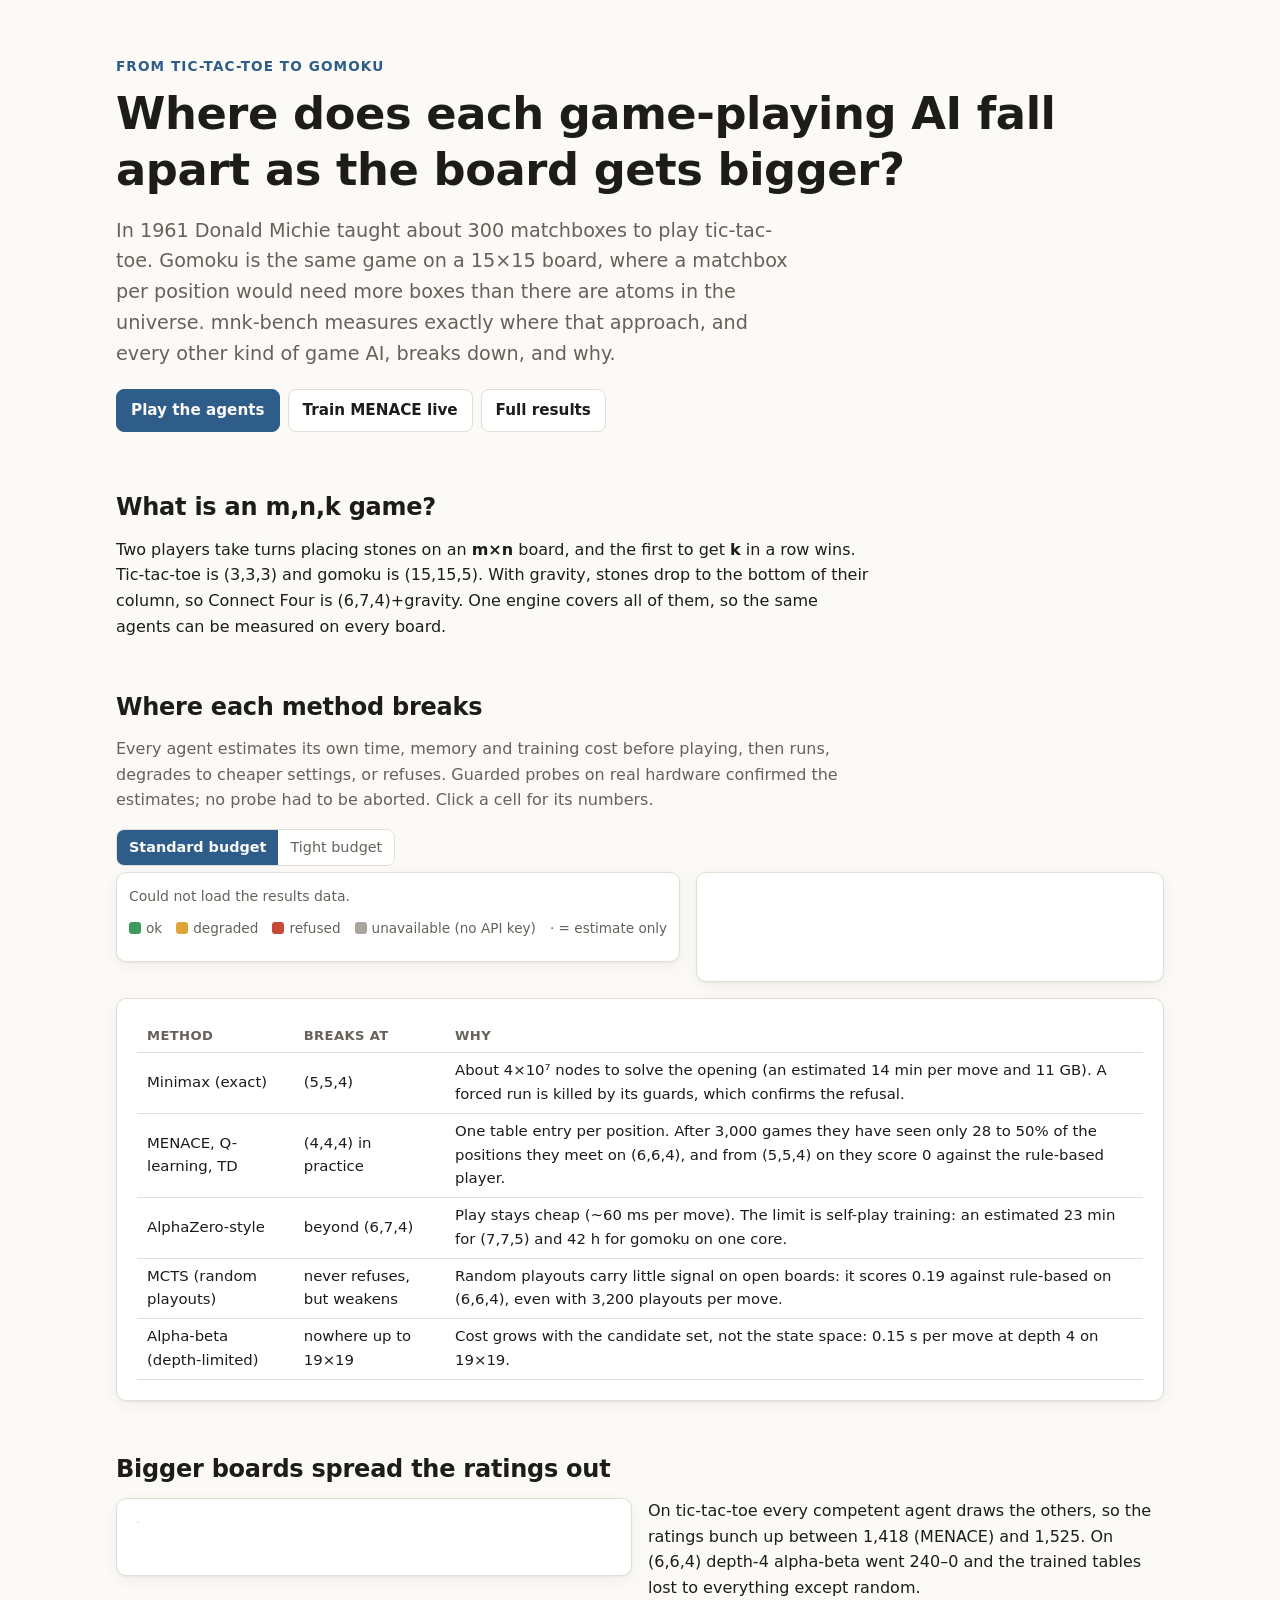
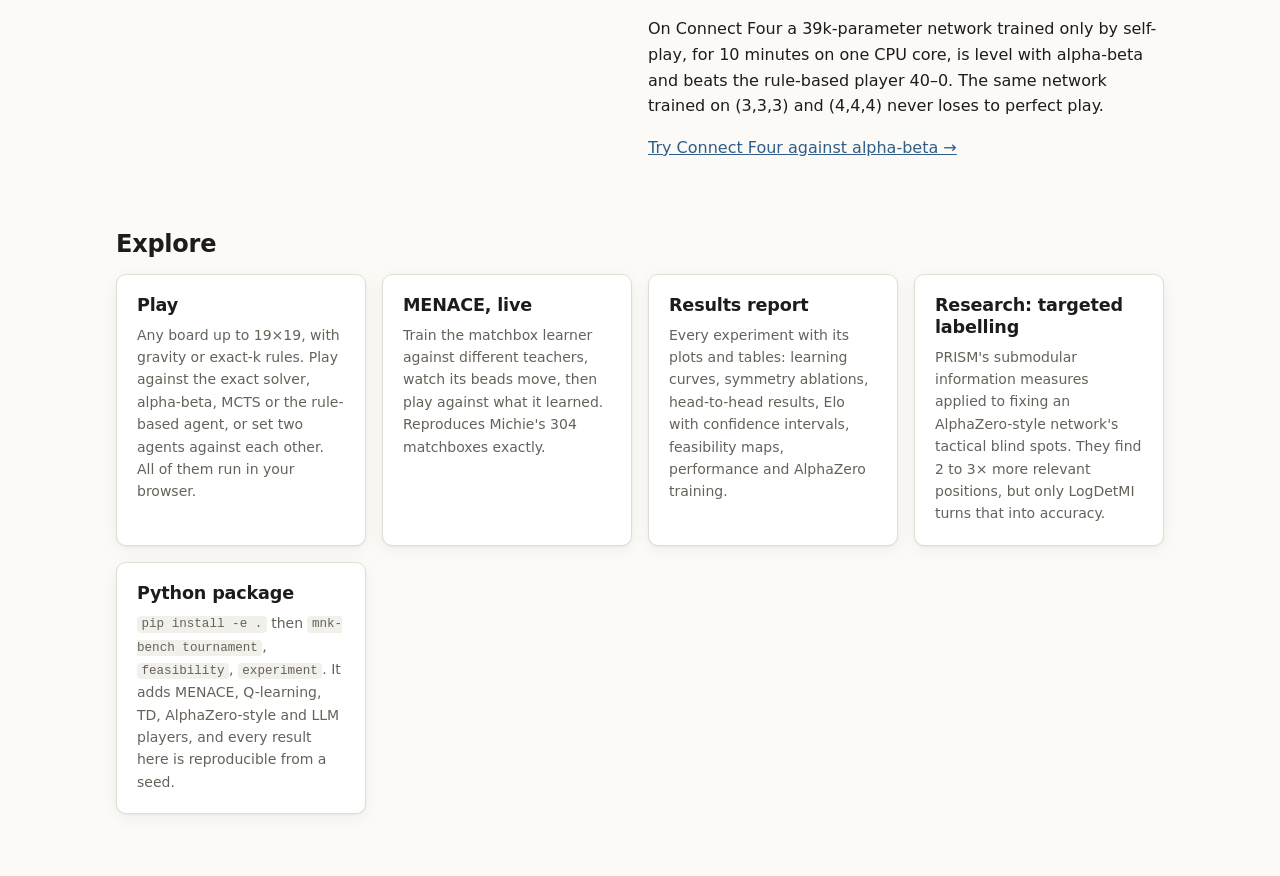
==== site/index.html @ 3ca5b6ba "Add the mnk-bench website, deployed to GitHub Pages A static site under site/ with JavaScript ports " ====
<!doctype html>
<html lang="en">
<head>
<meta charset="utf-8">
<meta name="viewport" content="width=device-width, initial-scale=1">
<title>mnk-bench: where game AIs fall apart</title>
<meta name="description" content="A benchmark of game-playing AI on m,n,k games, from tic-tac-toe to gomoku: where exact search, tabular learning, MCTS, alpha-beta and AlphaZero each break as the board grows. Play every agent in your browser.">
<link rel="icon" href="assets/favicon.svg" type="image/svg+xml">
<link rel="stylesheet" href="assets/style.css">
</head>
<body>
<!-- HEADER -->
<main>
  <div class="wrap">
    <section class="hero">
      <div class="kicker">From tic-tac-toe to gomoku</div>
      <h1>Where does each game-playing AI fall apart as the board gets bigger?</h1>
      <p class="lede">In 1961 Donald Michie taught about 300 matchboxes to play tic-tac-toe. Gomoku is the same game on a 15×15 board, where a matchbox per position would need more boxes than there are atoms in the universe. mnk-bench measures exactly where that approach, and every other kind of game AI, breaks down, and why.</p>
      <div class="row">
        <a class="btn primary" href="play.html">Play the agents</a>
        <a class="btn" href="menace.html">Train MENACE live</a>
        <a class="btn" href="results/index.html">Full results</a>
      </div>
    </section>

    <h2>What is an m,n,k game?</h2>
    <p style="max-width:760px">Two players take turns placing stones on an <b>m×n</b> board, and the first to get <b>k</b> in a row wins. Tic-tac-toe is (3,3,3) and gomoku is (15,15,5). With gravity, stones drop to the bottom of their column, so Connect Four is (6,7,4)+gravity. One engine covers all of them, so the same agents can be measured on every board.</p>

    <h2>Where each method breaks</h2>
    <p class="muted" style="max-width:760px">Every agent estimates its own time, memory and training cost before playing, then runs, degrades to cheaper settings, or refuses. Guarded probes on real hardware confirmed the estimates; no probe had to be aborted. Click a cell for its numbers.</p>
    <div class="row" style="justify-content:space-between;margin-bottom:6px">
      <div class="seg" id="map-toggle" role="group" aria-label="Budget">
        <button type="button" data-map="standard" aria-pressed="true">Standard budget</button>
        <button type="button" data-map="tight" aria-pressed="false">Tight budget</button>
      </div>
      <span class="small muted" id="budget"></span>
    </div>
    <div class="map-layout">
      <div class="card scroll-x" style="padding:12px"><div id="fmap" class="small muted">Loading…</div>
        <div class="legend">
          <span><i class="s-ok"></i>ok</span><span><i class="s-degraded"></i>degraded</span><span><i class="s-refused"></i>refused</span>
          <span><i class="s-unavailable"></i>unavailable (no API key)</span><span>· = estimate only</span>
        </div>
      </div>
      <div class="card detail" id="fdetail" aria-live="polite"></div>
    </div>

    <div class="card scroll-x" style="margin-top:16px">
      <table class="data">
        <thead><tr><th>method</th><th>breaks at</th><th>why</th></tr></thead>
        <tbody>
          <tr><td>Minimax (exact)</td><td>(5,5,4)</td><td>About 4×10⁷ nodes to solve the opening (an estimated 14 min per move and 11 GB). A forced run is killed by its guards, which confirms the refusal.</td></tr>
          <tr><td>MENACE, Q-learning, TD</td><td>(4,4,4) in practice</td><td>One table entry per position. After 3,000 games they have seen only 28 to 50% of the positions they meet on (6,6,4), and from (5,5,4) on they score 0 against the rule-based player.</td></tr>
          <tr><td>AlphaZero-style</td><td>beyond (6,7,4)</td><td>Play stays cheap (~60 ms per move). The limit is self-play training: an estimated 23 min for (7,7,5) and 42 h for gomoku on one core.</td></tr>
          <tr><td>MCTS (random playouts)</td><td>never refuses, but weakens</td><td>Random playouts carry little signal on open boards: it scores 0.19 against rule-based on (6,6,4), even with 3,200 playouts per move.</td></tr>
          <tr><td>Alpha-beta (depth-limited)</td><td>nowhere up to 19×19</td><td>Cost grows with the candidate set, not the state space: 0.15 s per move at depth 4 on 19×19.</td></tr>
        </tbody>
      </table>
    </div>

    <h2>Bigger boards spread the ratings out</h2>
    <div class="grid cols-2" style="align-items:start">
      <div class="card">
        <div class="seg" id="elo-tabs" role="group" aria-label="Board" style="margin-bottom:14px;flex-wrap:wrap"></div>
        <div class="bars" id="elo"></div>
        <p class="small muted" id="elo-note" style="margin:10px 0 0"></p>
      </div>
      <div>
        <p>On tic-tac-toe every competent agent draws the others, so the ratings bunch up between 1,418 (MENACE) and 1,525. On (6,6,4) depth-4 alpha-beta went 240–0 and the trained tables lost to everything except random.</p>
        <p>On Connect Four a 39k-parameter network trained only by self-play, for 10 minutes on one CPU core, is level with alpha-beta and beats the rule-based player 40–0. The same network trained on (3,3,3) and (4,4,4) never loses to perfect play.</p>
        <p><a href="play.html#b=6,7,4+gravity&x=human&o=alphabeta:4">Try Connect Four against alpha-beta →</a></p>
      </div>
    </div>

    <h2>Explore</h2>
    <div class="grid cols-3">
      <a class="card" href="play.html" style="text-decoration:none;color:inherit">
        <h3 style="margin-top:0">Play</h3>
        <p class="small muted" style="margin:0">Any board up to 19×19, with gravity or exact-k rules. Play against the exact solver, alpha-beta, MCTS or the rule-based agent, or set two agents against each other. All of them run in your browser.</p>
      </a>
      <a class="card" href="menace.html" style="text-decoration:none;color:inherit">
        <h3 style="margin-top:0">MENACE, live</h3>
        <p class="small muted" style="margin:0">Train the matchbox learner against different teachers, watch its beads move, then play against what it learned. Reproduces Michie's 304 matchboxes exactly.</p>
      </a>
      <a class="card" href="results/index.html" style="text-decoration:none;color:inherit">
        <h3 style="margin-top:0">Results report</h3>
        <p class="small muted" style="margin:0">Every experiment with its plots and tables: learning curves, symmetry ablations, head-to-head results, Elo with confidence intervals, feasibility maps, performance and AlphaZero training.</p>
      </a>
      <a class="card" href="research/targeted-selection.html" style="text-decoration:none;color:inherit">
        <h3 style="margin-top:0">Research: targeted labelling</h3>
        <p class="small muted" style="margin:0">PRISM's submodular information measures applied to fixing an AlphaZero-style network's tactical blind spots. They find 2 to 3× more relevant positions, but only LogDetMI turns that into accuracy.</p>
      </a>
      <a class="card" href="https://github.com/Sky1219/mnk-bench" style="text-decoration:none;color:inherit">
        <h3 style="margin-top:0">Python package</h3>
        <p class="small muted" style="margin:0"><code>pip install -e .</code> then <code>mnk-bench tournament</code>, <code>feasibility</code>, <code>experiment</code>. It adds MENACE, Q-learning, TD, AlphaZero-style and LLM players, and every result here is reproducible from a seed.</p>
      </a>
    </div>
  </div>
</main>
<!-- FOOTER -->
<script type="module" src="assets/home.js"></script>
</body>
</html>
---- site/assets/style.css ----
:root {
  --bg: #fbfaf7;
  --surface: #ffffff;
  --surface-2: #f2f0ea;
  --text: #1d1c1a;
  --muted: #66625a;
  --line: #e2ded4;
  --accent: #2f5d8a;
  --accent-soft: #e3ecf5;
  --x: #d0503c;
  --o: #2f7f9a;
  --win: #f4d35e;
  --ok: #3f9b5b;
  --degraded: #e0a33b;
  --refused: #c8483a;
  --aborted: #8e44ad;
  --unavailable: #a9a59c;
  --shadow: 0 1px 2px rgba(0, 0, 0, .05), 0 4px 16px rgba(0, 0, 0, .05);
  --radius: 10px;
  --mono: ui-monospace, SFMono-Regular, Menlo, Consolas, monospace;
  color-scheme: light;
}
@media (prefers-color-scheme: dark) {
  :root {
    --bg: #141412;
    --surface: #1d1c1a;
    --surface-2: #262522;
    --text: #ecebe6;
    --muted: #a19d93;
    --line: #34322e;
    --accent: #8fb6dc;
    --accent-soft: #22303d;
    --x: #f07a63;
    --o: #6cc0d9;
    --win: #8a7420;
    --shadow: 0 1px 2px rgba(0, 0, 0, .3), 0 4px 16px rgba(0, 0, 0, .25);
    color-scheme: dark;
  }
}

* { box-sizing: border-box; }
html { -webkit-text-size-adjust: 100%; }
body {
  margin: 0;
  background: var(--bg);
  color: var(--text);
  font: 16px/1.6 system-ui, -apple-system, "Segoe UI", Roboto, sans-serif;
}
a { color: var(--accent); }
img { max-width: 100%; height: auto; }
code { font-family: var(--mono); font-size: .9em; background: var(--surface-2); padding: .1em .35em; border-radius: 4px; }
h1, h2, h3 { line-height: 1.25; letter-spacing: -.01em; }
h1 { font-size: clamp(1.9rem, 5vw, 2.8rem); margin: 0 0 .4em; }
h2 { font-size: 1.5rem; margin: 2.2em 0 .6em; }
h3 { font-size: 1.1rem; margin: 1.4em 0 .4em; }
p { margin: 0 0 1em; }
.muted { color: var(--muted); }
.small { font-size: .875rem; }

/* ---- layout ---- */
.wrap { max-width: 1080px; margin: 0 auto; padding: 0 16px; }
.narrow { max-width: 760px; }
header.site {
  position: sticky; top: 0; z-index: 10;
  background: color-mix(in srgb, var(--bg) 88%, transparent);
  backdrop-filter: blur(8px);
  border-bottom: 1px solid var(--line);
}
header.site .wrap { display: flex; align-items: center; gap: 20px; height: 56px; }
.brand { font-weight: 700; color: var(--text); text-decoration: none; display: flex; align-items: center; gap: 8px; white-space: nowrap; }
.brand .logo { display: inline-grid; grid-template-columns: repeat(3, 6px); gap: 2px; }
.brand .logo i { width: 6px; height: 6px; border-radius: 50%; background: var(--line); }
.brand .logo i.x { background: var(--x); }
.brand .logo i.o { background: var(--o); }
nav.main { display: flex; gap: 4px; overflow-x: auto; scrollbar-width: none; margin-left: auto; }
nav.main a {
  color: var(--muted); text-decoration: none; padding: 6px 10px; border-radius: 6px; white-space: nowrap; font-size: .95rem;
}
nav.main a:hover { color: var(--text); background: var(--surface-2); }
nav.main a[aria-current="page"] { color: var(--text); background: var(--surface-2); font-weight: 600; }
@media (max-width: 560px) {
  header.site .wrap { gap: 10px; }
  .brand span.name { display: none; }
  nav.main a { padding: 6px 7px; font-size: .9rem; }
}
main { padding: 32px 0 64px; }
footer.site { border-top: 1px solid var(--line); padding: 24px 0 40px; color: var(--muted); font-size: .9rem; }

/* ---- components ---- */
.card { background: var(--surface); border: 1px solid var(--line); border-radius: var(--radius); box-shadow: var(--shadow); padding: 20px; }
.grid { display: grid; gap: 16px; }
.grid.cols-3 { grid-template-columns: repeat(auto-fit, minmax(240px, 1fr)); }
.grid.cols-2 { grid-template-columns: repeat(auto-fit, minmax(300px, 1fr)); }
.btn {
  display: inline-flex; align-items: center; justify-content: center; gap: 6px;
  font: inherit; font-size: .95rem; font-weight: 600;
  padding: 8px 14px; border-radius: 8px; border: 1px solid var(--line);
  background: var(--surface); color: var(--text); cursor: pointer; text-decoration: none;
}
.btn:hover { background: var(--surface-2); }
.btn.primary { background: var(--accent); border-color: var(--accent); color: var(--bg); }
.btn.primary:hover { filter: brightness(1.08); }
.btn:disabled { opacity: .5; cursor: not-allowed; }
.row { display: flex; flex-wrap: wrap; gap: 8px; align-items: center; }
label.field { display: flex; flex-direction: column; gap: 4px; font-size: .85rem; color: var(--muted); font-weight: 600; }
select, input[type="number"], input[type="range"] { font: inherit; color: var(--text); }
select, input[type="number"] {
  background: var(--surface); border: 1px solid var(--line); border-radius: 6px; padding: 6px 8px; min-width: 0;
}
input[type="number"] { width: 4.5em; }
.pill { display: inline-block; padding: 1px 8px; border-radius: 999px; font-size: .8rem; font-weight: 600; background: var(--surface-2); color: var(--muted); }
.stat { font-size: 1.8rem; font-weight: 700; line-height: 1.1; font-variant-numeric: tabular-nums; }
.stat-label { font-size: .8rem; color: var(--muted); text-transform: uppercase; letter-spacing: .04em; }
.note { border-left: 3px solid var(--accent); background: var(--accent-soft); padding: 10px 14px; border-radius: 0 8px 8px 0; margin: 0 0 1em; font-size: .95rem; }
.note.warn { border-color: var(--degraded); background: color-mix(in srgb, var(--degraded) 14%, var(--surface)); }
.note.bad { border-color: var(--refused); background: color-mix(in srgb, var(--refused) 12%, var(--surface)); }

table.data { border-collapse: collapse; width: 100%; font-size: .93rem; font-variant-numeric: tabular-nums; }
table.data th, table.data td { padding: 6px 10px; border-bottom: 1px solid var(--line); text-align: left; }
table.data th { color: var(--muted); font-weight: 600; font-size: .82rem; text-transform: uppercase; letter-spacing: .03em; }
table.data td.num, table.data th.num { text-align: right; }
.scroll-x { overflow-x: auto; -webkit-overflow-scrolling: touch; }

/* ---- hero ---- */
.hero { padding: 24px 0 8px; }
.hero p.lede { font-size: 1.2rem; color: var(--muted); max-width: 680px; }
.hero .row { margin-top: 20px; }
.kicker { font-size: .85rem; font-weight: 700; color: var(--accent); text-transform: uppercase; letter-spacing: .08em; margin-bottom: 8px; }

/* ---- board ---- */
.board {
  --cells: 3;
  display: grid;
  grid-template-columns: repeat(var(--cells), 1fr);
  gap: 3px;
  background: var(--line);
  padding: 3px;
  border-radius: 10px;
  width: min(100%, var(--board-max, 520px));
  aspect-ratio: var(--aspect, 1);
  user-select: none;
  touch-action: manipulation;
}
.board.gravity { background: color-mix(in srgb, var(--accent) 35%, var(--line)); }
.cell {
  position: relative; background: var(--surface); border: 0; padding: 0; margin: 0;
  border-radius: 4px; cursor: default; display: grid; place-items: center;
  font: inherit; color: inherit; min-width: 0; min-height: 0;
}
.board.small-gap { gap: 1px; padding: 2px; }
.board.small-gap .cell { border-radius: 2px; }
.cell.playable { cursor: pointer; }
.cell.playable:hover::after { content: ""; position: absolute; inset: 22%; border-radius: 50%; border: 2px dashed var(--muted); opacity: .45; }
.cell .stone { width: 72%; height: 72%; border-radius: 50%; }
.cell .stone.x { background: radial-gradient(circle at 35% 35%, color-mix(in srgb, var(--x) 70%, #fff), var(--x)); }
.cell .stone.o { background: radial-gradient(circle at 35% 35%, color-mix(in srgb, var(--o) 70%, #fff), var(--o)); }
.cell.last .stone { box-shadow: 0 0 0 3px var(--bg), 0 0 0 5px var(--text); }
.cell.win { background: var(--win); }
.cell .heat { position: absolute; inset: 0; border-radius: inherit; }
.cell .beads { position: relative; font-size: .8rem; font-weight: 700; font-variant-numeric: tabular-nums; }
.cell .coord { position: absolute; left: 3px; top: 1px; font-size: 9px; color: var(--muted); opacity: .6; }
.board.drop .cell .stone { animation: drop .18s ease-out; }
@keyframes drop { from { transform: scale(.4); opacity: .2; } to { transform: scale(1); opacity: 1; } }
@media (prefers-reduced-motion: reduce) { .board.drop .cell .stone { animation: none; } }

/* ---- play page ---- */
.play-layout { display: grid; grid-template-columns: minmax(0, 1fr) 340px; gap: 24px; align-items: start; }
@media (max-width: 860px) { .play-layout { grid-template-columns: minmax(0, 1fr); } }
.status { font-size: 1.15rem; font-weight: 600; min-height: 1.6em; margin-bottom: 12px; display: flex; align-items: center; gap: 10px; }
.dot { width: 14px; height: 14px; border-radius: 50%; display: inline-block; flex: none; }
.dot.x { background: var(--x); }
.dot.o { background: var(--o); }
.spinner { width: 16px; height: 16px; border-radius: 50%; border: 2px solid var(--line); border-top-color: var(--accent); animation: spin .8s linear infinite; }
@keyframes spin { to { transform: rotate(360deg); } }
.panel h3 { margin-top: 0; }
.panel + .panel { margin-top: 16px; }
.panel .fields { display: grid; grid-template-columns: 1fr 1fr; gap: 10px; }
.panel .fields .full { grid-column: 1 / -1; }
.presets { display: flex; flex-wrap: wrap; gap: 6px; margin-bottom: 10px; }
.presets button { font-size: .82rem; padding: 4px 9px; }
.presets button[aria-pressed="true"] { background: var(--accent-soft); border-color: var(--accent); }
.movelog { font-family: var(--mono); font-size: .85rem; max-height: 180px; overflow-y: auto; color: var(--muted); }
.movelog span { display: inline-block; margin-right: 8px; }
.think { font-size: .85rem; color: var(--muted); min-height: 1.4em; }
.score { display: grid; grid-template-columns: repeat(3, 1fr); text-align: center; gap: 8px; }

/* ---- feasibility map ---- */
.fmap { border-collapse: separate; border-spacing: 3px; font-size: .85rem; }
.fmap th { font-weight: 600; color: var(--muted); padding: 4px 6px; white-space: nowrap; }
.fmap th.agent { text-align: right; }
.fmap thead th { writing-mode: vertical-rl; transform: rotate(180deg); text-align: left; height: 120px; vertical-align: bottom; }
.fmap td { width: 44px; min-width: 38px; height: 30px; border-radius: 5px; text-align: center; cursor: pointer; color: #fff; font-weight: 700; font-size: .75rem; }
.fmap td:focus-visible { outline: 2px solid var(--text); outline-offset: 1px; }
.fmap td.sel { outline: 2px solid var(--text); outline-offset: 1px; }
.s-ok { background: var(--ok); }
.s-degraded { background: var(--degraded); }
.s-refused { background: var(--refused); }
.s-aborted { background: var(--aborted); }
.s-unavailable { background: var(--unavailable); }
.legend { display: flex; flex-wrap: wrap; gap: 14px; font-size: .85rem; color: var(--muted); margin: 10px 0; }
.legend i { display: inline-block; width: 12px; height: 12px; border-radius: 3px; margin-right: 5px; vertical-align: -1px; }
.seg { display: inline-flex; border: 1px solid var(--line); border-radius: 8px; overflow: hidden; }
.seg button { border: 0; border-radius: 0; background: var(--surface); padding: 6px 12px; font: inherit; font-size: .9rem; cursor: pointer; color: var(--muted); }
.seg button[aria-pressed="true"] { background: var(--accent); color: var(--bg); font-weight: 600; }
.detail { min-height: 110px; }

/* ---- bars ---- */
.bars { display: grid; gap: 6px; }
.bar { display: grid; grid-template-columns: 150px 1fr 52px; gap: 10px; align-items: center; font-size: .88rem; }
.bar .track { height: 14px; background: var(--surface-2); border-radius: 4px; overflow: hidden; }
.bar .fill { height: 100%; background: var(--accent); border-radius: 4px; }
.bar .v { text-align: right; font-variant-numeric: tabular-nums; color: var(--muted); }
@media (max-width: 480px) { .bar { grid-template-columns: 110px 1fr 44px; } }

/* ---- prose (research page) ---- */
.prose { max-width: 760px; }
.prose table { border-collapse: collapse; font-size: .9rem; display: block; overflow-x: auto; margin: 0 0 1.2em; }
.prose th, .prose td { border-bottom: 1px solid var(--line); padding: 5px 10px; text-align: left; }
.prose th { color: var(--muted); }
.prose pre { background: var(--surface-2); padding: 12px; border-radius: 8px; overflow-x: auto; }
.prose pre code { background: none; padding: 0; }
.prose img { display: block; margin: 1em auto; border-radius: 8px; background: #fff; }
.prose blockquote { margin: 0 0 1em; padding: 4px 16px; border-left: 3px solid var(--line); color: var(--muted); }

canvas.chart { width: 100%; height: 260px; display: block; }

[hidden] { display: none !important; }
.bar .track, .bar .fill { display: block; }
.map-layout { display: flex; flex-wrap: wrap; gap: 16px; align-items: flex-start; }
.map-layout > .card:first-child { flex: 0 1 auto; max-width: 100%; }
.map-layout > .detail { flex: 1 1 280px; }
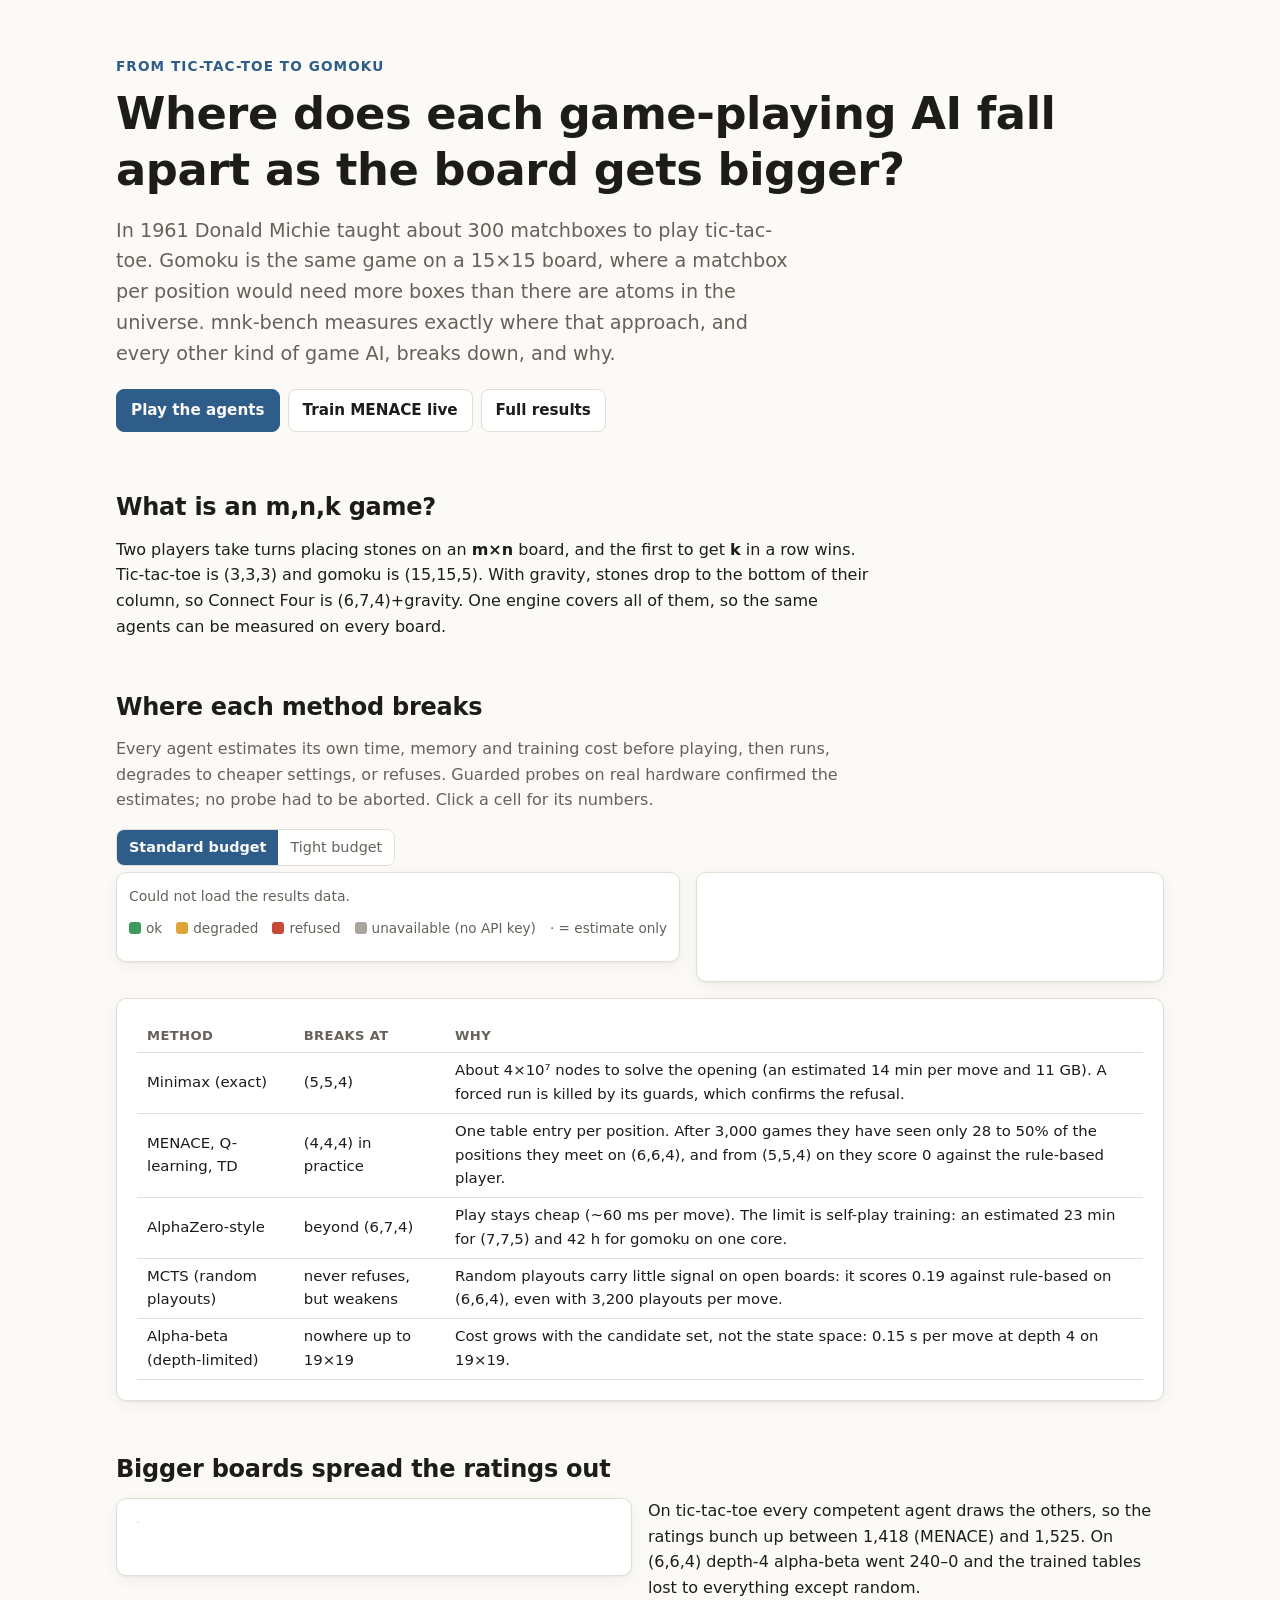
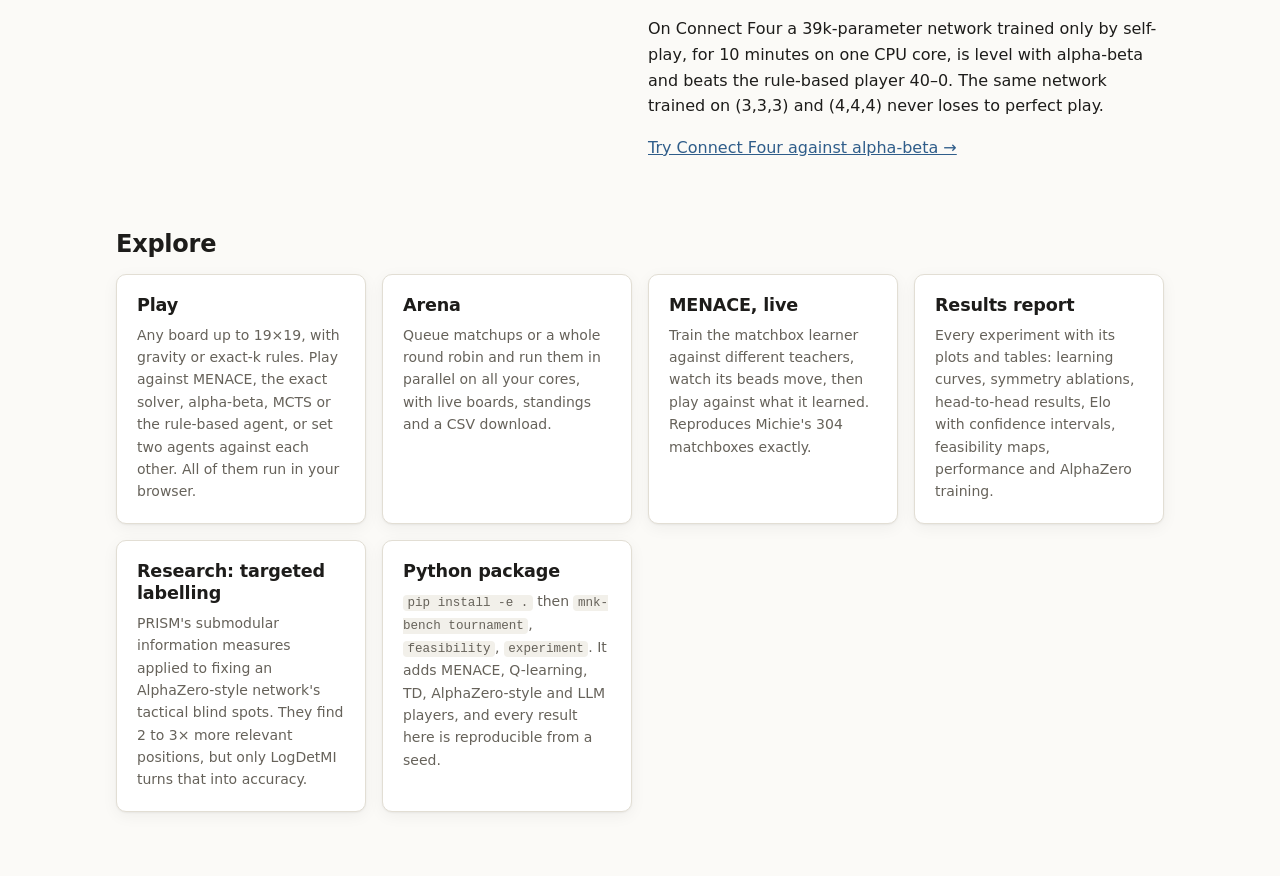
==== commit 2ba4bc64: "Add MENACE as a player and an Arena page for parallel games - MENACE is now a selectable agent on th" ====
--- a/site/index.html
+++ b/site/index.html
@@ -76,7 +76,11 @@
     <div class="grid cols-3">
       <a class="card" href="play.html" style="text-decoration:none;color:inherit">
         <h3 style="margin-top:0">Play</h3>
-        <p class="small muted" style="margin:0">Any board up to 19×19, with gravity or exact-k rules. Play against the exact solver, alpha-beta, MCTS or the rule-based agent, or set two agents against each other. All of them run in your browser.</p>
+        <p class="small muted" style="margin:0">Any board up to 19×19, with gravity or exact-k rules. Play against MENACE, the exact solver, alpha-beta, MCTS or the rule-based agent, or set two agents against each other. All of them run in your browser.</p>
+      </a>
+      <a class="card" href="arena.html" style="text-decoration:none;color:inherit">
+        <h3 style="margin-top:0">Arena</h3>
+        <p class="small muted" style="margin:0">Queue matchups or a whole round robin and run them in parallel on all your cores, with live boards, standings and a CSV download.</p>
       </a>
       <a class="card" href="menace.html" style="text-decoration:none;color:inherit">
         <h3 style="margin-top:0">MENACE, live</h3>
--- a/site/assets/style.css
+++ b/site/assets/style.css
@@ -173,9 +173,11 @@
 .spinner { width: 16px; height: 16px; border-radius: 50%; border: 2px solid var(--line); border-top-color: var(--accent); animation: spin .8s linear infinite; }
 @keyframes spin { to { transform: rotate(360deg); } }
 .panel h3 { margin-top: 0; }
-.panel + .panel { margin-top: 16px; }
+aside .panel + .panel { margin-top: 16px; }
 .panel .fields { display: grid; grid-template-columns: 1fr 1fr; gap: 10px; }
 .panel .fields .full { grid-column: 1 / -1; }
+.panel .fields > * { min-width: 0; }
+.panel .fields select { width: 100%; }
 .presets { display: flex; flex-wrap: wrap; gap: 6px; margin-bottom: 10px; }
 .presets button { font-size: .82rem; padding: 4px 9px; }
 .presets button[aria-pressed="true"] { background: var(--accent-soft); border-color: var(--accent); }
@@ -229,3 +231,51 @@
 .map-layout { display: flex; flex-wrap: wrap; gap: 16px; align-items: flex-start; }
 .map-layout > .card:first-child { flex: 0 1 auto; max-width: 100%; }
 .map-layout > .detail { flex: 1 1 280px; }
+
+/* ---- goban: stones on the intersections (gomoku-sized boards) ---- */
+:root { --wood: #dcb46e; --wood-edge: #c89a4e; --grid: #3d2e1a; }
+@media (prefers-color-scheme: dark) { :root { --wood: #b08a4c; --wood-edge: #8f6d36; --grid: #2a1f10; } }
+.board.goban {
+  gap: 0; padding: 0; border-radius: 6px;
+  background: var(--wood);
+  box-shadow: inset 0 0 0 1px var(--wood-edge), var(--shadow);
+}
+.board.goban .cell {
+  /* horizontal line, vertical line and (on star points) a dot, all through the centre;
+     edge cells draw only the inner half of their lines so the grid stops at the outer lines */
+  --hx: 0%; --hw: 100%; --vy: 0%; --vh: 100%; --dot: 0px;
+  border-radius: 0;
+  background:
+    radial-gradient(circle at 50% 50%, var(--grid) 0 var(--dot), transparent calc(var(--dot) + .6px)),
+    linear-gradient(var(--grid), var(--grid)) var(--hx) 50% / var(--hw) 1px no-repeat,
+    linear-gradient(var(--grid), var(--grid)) 50% var(--vy) / 1px var(--vh) no-repeat;
+}
+.board.goban .cell.el { --hx: 100%; --hw: 50%; }
+.board.goban .cell.er { --hx: 0%; --hw: 50%; }
+.board.goban .cell.et { --vy: 100%; --vh: 50%; }
+.board.goban .cell.eb { --vy: 0%; --vh: 50%; }
+.board.goban .cell.star { --dot: 2.5px; }
+.board.goban .cell .stone { width: 88%; height: 88%; box-shadow: 0 1px 2px rgba(0, 0, 0, .35); position: relative; }
+.board.goban .cell.last .stone::after {
+  content: ""; position: absolute; inset: 34%; border-radius: 50%; background: rgba(255, 255, 255, .85);
+}
+.board.goban .cell.win .stone { box-shadow: 0 0 0 2px var(--grid), 0 0 0 4px var(--win); z-index: 1; }
+.board.goban .cell.playable:hover::after { inset: 12%; border-color: var(--grid); }
+
+/* ---- arena ---- */
+.live-grid { display: grid; grid-template-columns: repeat(auto-fill, minmax(150px, 1fr)); gap: 12px; margin-top: 12px; }
+.live-grid:empty { display: none; }
+.live-slot { background: var(--surface-2); border-radius: 8px; padding: 8px; }
+.live-slot canvas { width: 100%; aspect-ratio: 1; display: block; }
+.live-slot .cap { margin-top: 6px; line-height: 1.35; }
+.progress { height: 6px; background: var(--surface-2); border-radius: 3px; overflow: hidden; min-width: 80px; }
+.progress span { display: block; height: 100%; background: var(--accent); transition: width .2s; }
+.rr-list { display: grid; grid-template-columns: repeat(auto-fill, minmax(190px, 1fr)); gap: 4px 12px; font-size: .9rem; }
+.btn.small { font-size: .82rem; padding: 4px 9px; }
+.btn.icon { padding: 2px 9px; font-size: 1rem; line-height: 1.2; }
+table.data tr.notes td { border-bottom-style: dashed; padding-top: 0; }
+optgroup { font-style: normal; color: var(--muted); }
+.grid.steps { grid-template-columns: repeat(auto-fit, minmax(220px, 1fr)); }
+.steps .card { position: relative; padding-top: 18px; }
+.steps .step { width: 28px; height: 28px; border-radius: 50%; background: var(--accent); color: var(--bg); display: grid; place-items: center; font-weight: 700; font-size: .9rem; }
+.steps h3 { margin-top: 10px; }
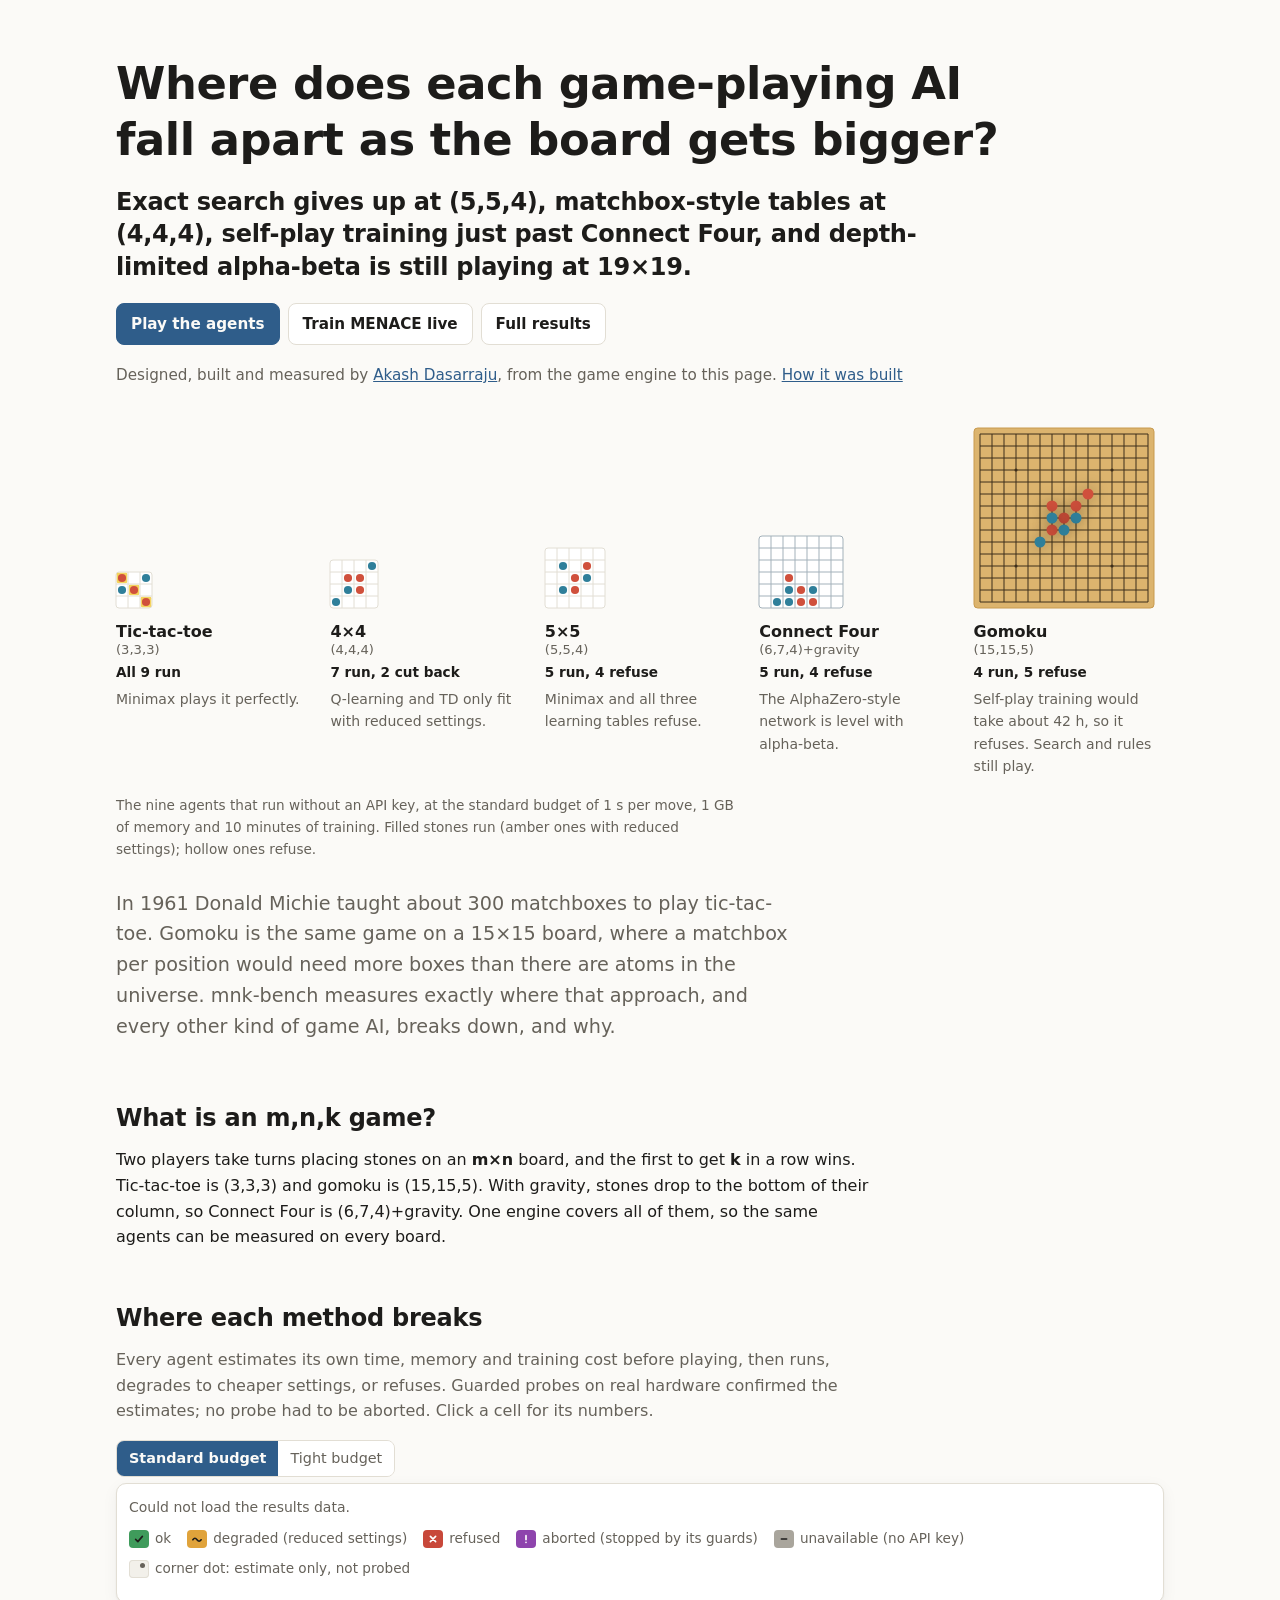
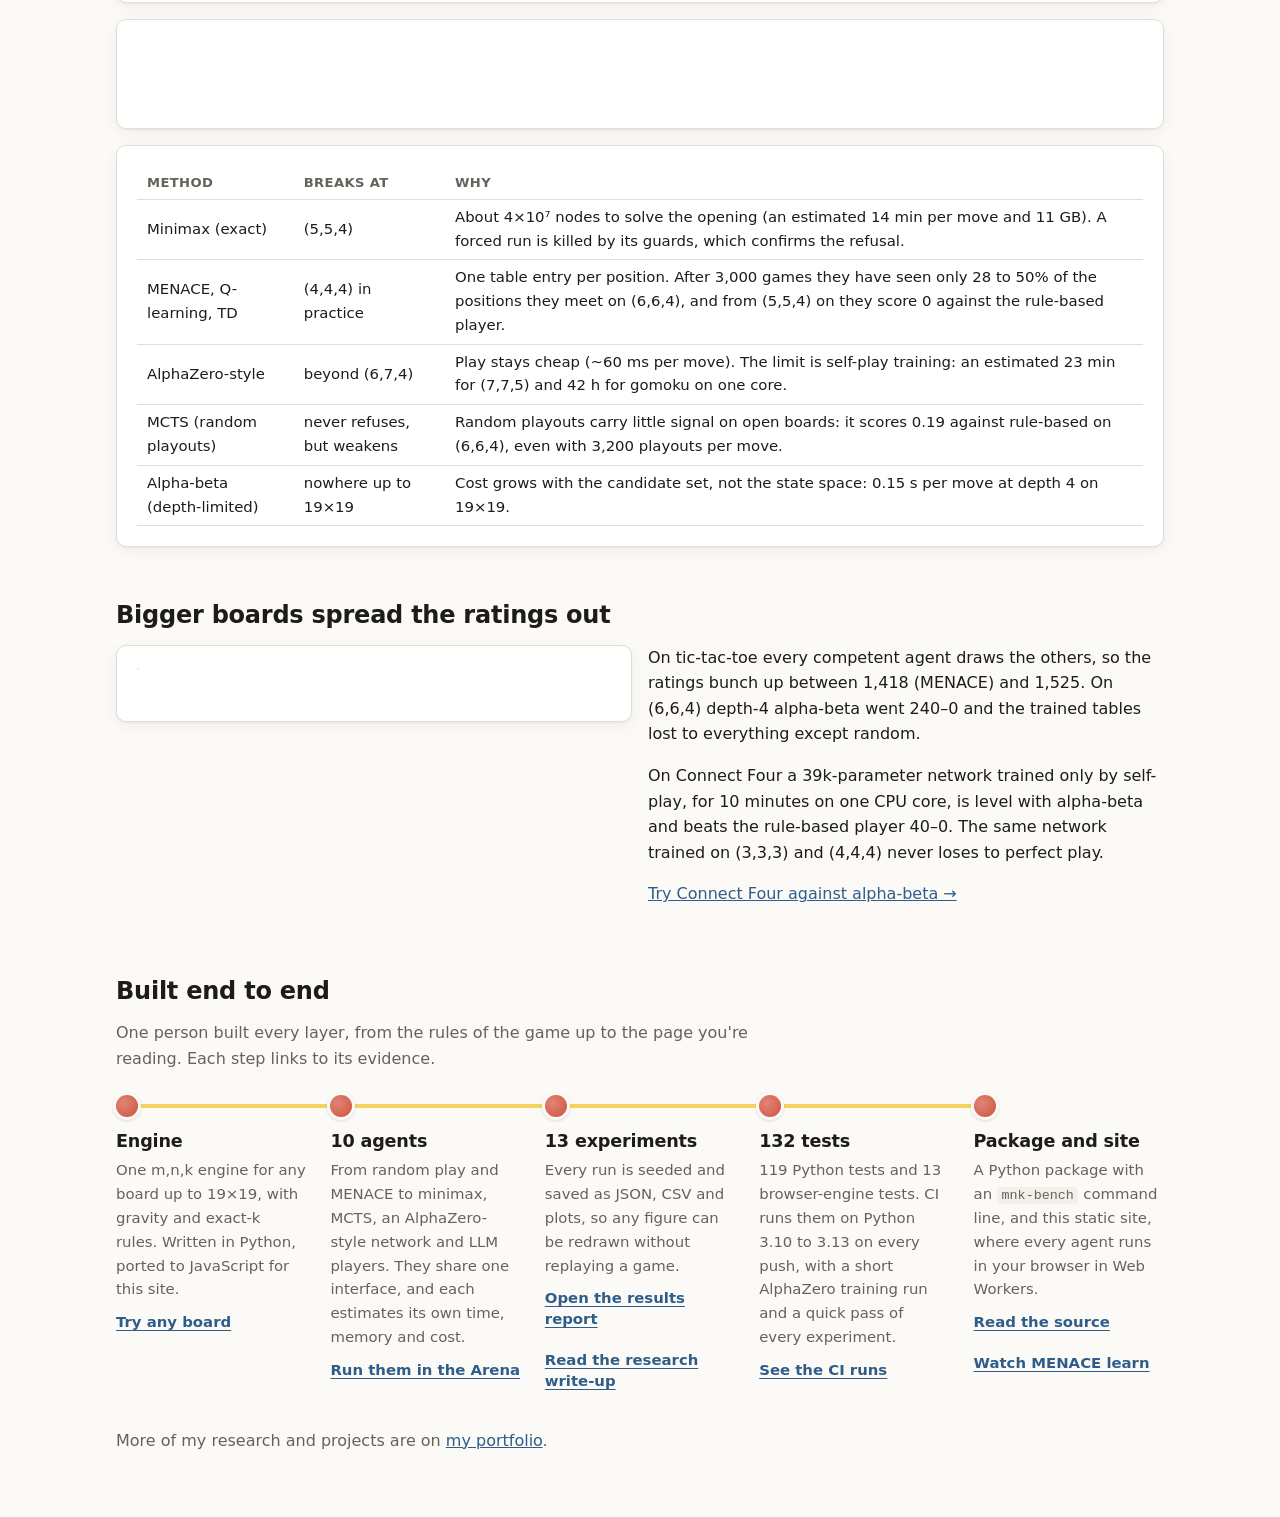
==== commit 8ee06e9a: "Overview: answer up front, boards growing, readable map, recruiter proof - Hero: a one-sentence answ" ====
--- a/site/index.html
+++ b/site/index.html
@@ -12,15 +12,54 @@
 <!-- HEADER -->
 <main>
   <div class="wrap">
-    <section class="hero">
-      <div class="kicker">From tic-tac-toe to gomoku</div>
-      <h1>Where does each game-playing AI fall apart as the board gets bigger?</h1>
-      <p class="lede">In 1961 Donald Michie taught about 300 matchboxes to play tic-tac-toe. Gomoku is the same game on a 15×15 board, where a matchbox per position would need more boxes than there are atoms in the universe. mnk-bench measures exactly where that approach, and every other kind of game AI, breaks down, and why.</p>
+    <section class="hero" aria-labelledby="hero-h">
+      <h1 id="hero-h">Where does each game-playing AI fall apart as the board gets bigger?</h1>
+      <p class="answer">Exact search gives up at (5,5,4), matchbox-style tables at (4,4,4), self-play training just past Connect Four, and depth-limited alpha-beta is still playing at 19×19.</p>
       <div class="row">
         <a class="btn primary" href="play.html">Play the agents</a>
         <a class="btn" href="menace.html">Train MENACE live</a>
         <a class="btn" href="results/index.html">Full results</a>
       </div>
+      <p class="byline">Designed, built and measured by <a href="https://sky1219.github.io">Akash Dasarraju</a>, from the game engine to this page. <a href="#built">How it was built</a></p>
+
+      <!-- Counts are the standard-budget feasibility map (docs/results/feasibility); home.js redraws them from the JSON. -->
+      <figure class="growth" aria-labelledby="growth-cap">
+        <ol class="growth-strip">
+          <li data-board="(3,3,3)">
+            <div class="mini-slot"><svg class="mini" data-mini="ttt" aria-hidden="true"></svg></div>
+            <p class="board-name">Tic-tac-toe <span class="cfg">(3,3,3)</span></p>
+            <p class="survivors"><span class="pips" aria-hidden="true"></span><span class="count">All 9 run</span></p>
+            <p class="verdict">Minimax plays it perfectly.</p>
+          </li>
+          <li data-board="(4,4,4)">
+            <div class="mini-slot"><svg class="mini" data-mini="four" aria-hidden="true"></svg></div>
+            <p class="board-name">4×4 <span class="cfg">(4,4,4)</span></p>
+            <p class="survivors"><span class="pips" aria-hidden="true"></span><span class="count">7 run, 2 cut back</span></p>
+            <p class="verdict">Q-learning and TD only fit with reduced settings.</p>
+          </li>
+          <li data-board="(5,5,4)">
+            <div class="mini-slot"><svg class="mini" data-mini="five" aria-hidden="true"></svg></div>
+            <p class="board-name">5×5 <span class="cfg">(5,5,4)</span></p>
+            <p class="survivors"><span class="pips" aria-hidden="true"></span><span class="count">5 run, 4 refuse</span></p>
+            <p class="verdict">Minimax and all three learning tables refuse.</p>
+          </li>
+          <li data-board="(6,7,4)+gravity">
+            <div class="mini-slot"><svg class="mini" data-mini="c4" aria-hidden="true"></svg></div>
+            <p class="board-name">Connect Four <span class="cfg">(6,7,4)+gravity</span></p>
+            <p class="survivors"><span class="pips" aria-hidden="true"></span><span class="count">5 run, 4 refuse</span></p>
+            <p class="verdict">The AlphaZero-style network is level with alpha-beta.</p>
+          </li>
+          <li data-board="(15,15,5)">
+            <div class="mini-slot"><svg class="mini" data-mini="gomoku" aria-hidden="true"></svg></div>
+            <p class="board-name">Gomoku <span class="cfg">(15,15,5)</span></p>
+            <p class="survivors"><span class="pips" aria-hidden="true"></span><span class="count">4 run, 5 refuse</span></p>
+            <p class="verdict">Self-play training would take about 42 h, so it refuses. Search and rules still play.</p>
+          </li>
+        </ol>
+        <figcaption id="growth-cap">The nine agents that run without an API key, at the standard budget of 1 s per move, 1 GB of memory and 10 minutes of training. Filled stones run (amber ones with reduced settings); hollow ones refuse.</figcaption>
+      </figure>
+
+      <p class="lede">In 1961 Donald Michie taught about 300 matchboxes to play tic-tac-toe. Gomoku is the same game on a 15×15 board, where a matchbox per position would need more boxes than there are atoms in the universe. mnk-bench measures exactly where that approach, and every other kind of game AI, breaks down, and why.</p>
     </section>
 
     <h2>What is an m,n,k game?</h2>
@@ -38,8 +77,9 @@
     <div class="map-layout">
       <div class="card scroll-x" style="padding:12px"><div id="fmap" class="small muted">Loading…</div>
         <div class="legend">
-          <span><i class="s-ok"></i>ok</span><span><i class="s-degraded"></i>degraded</span><span><i class="s-refused"></i>refused</span>
-          <span><i class="s-unavailable"></i>unavailable (no API key)</span><span>· = estimate only</span>
+          <span><i class="s-ok"></i>ok</span><span><i class="s-degraded"></i>degraded (reduced settings)</span><span><i class="s-refused"></i>refused</span>
+          <span><i class="s-aborted"></i>aborted (stopped by its guards)</span><span><i class="s-unavailable"></i>unavailable (no API key)</span>
+          <span><i class="est"></i>corner dot: estimate only, not probed</span>
         </div>
       </div>
       <div class="card detail" id="fdetail" aria-live="polite"></div>
@@ -72,33 +112,40 @@
       </div>
     </div>
 
-    <h2>Explore</h2>
-    <div class="grid cols-3">
-      <a class="card" href="play.html" style="text-decoration:none;color:inherit">
-        <h3 style="margin-top:0">Play</h3>
-        <p class="small muted" style="margin:0">Any board up to 19×19, with gravity or exact-k rules. Play against MENACE, the exact solver, alpha-beta, MCTS or the rule-based agent, or set two agents against each other. All of them run in your browser.</p>
-      </a>
-      <a class="card" href="arena.html" style="text-decoration:none;color:inherit">
-        <h3 style="margin-top:0">Arena</h3>
-        <p class="small muted" style="margin:0">Queue matchups or a whole round robin and run them in parallel on all your cores, with live boards, standings and a CSV download.</p>
-      </a>
-      <a class="card" href="menace.html" style="text-decoration:none;color:inherit">
-        <h3 style="margin-top:0">MENACE, live</h3>
-        <p class="small muted" style="margin:0">Train the matchbox learner against different teachers, watch its beads move, then play against what it learned. Reproduces Michie's 304 matchboxes exactly.</p>
-      </a>
-      <a class="card" href="results/index.html" style="text-decoration:none;color:inherit">
-        <h3 style="margin-top:0">Results report</h3>
-        <p class="small muted" style="margin:0">Every experiment with its plots and tables: learning curves, symmetry ablations, head-to-head results, Elo with confidence intervals, feasibility maps, performance and AlphaZero training.</p>
-      </a>
-      <a class="card" href="research/targeted-selection.html" style="text-decoration:none;color:inherit">
-        <h3 style="margin-top:0">Research: targeted labelling</h3>
-        <p class="small muted" style="margin:0">PRISM's submodular information measures applied to fixing an AlphaZero-style network's tactical blind spots. They find 2 to 3× more relevant positions, but only LogDetMI turns that into accuracy.</p>
-      </a>
-      <a class="card" href="https://github.com/Sky1219/mnk-bench" style="text-decoration:none;color:inherit">
-        <h3 style="margin-top:0">Python package</h3>
-        <p class="small muted" style="margin:0"><code>pip install -e .</code> then <code>mnk-bench tournament</code>, <code>feasibility</code>, <code>experiment</code>. It adds MENACE, Q-learning, TD, AlphaZero-style and LLM players, and every result here is reproducible from a seed.</p>
-      </a>
-    </div>
+    <section class="built" id="built" aria-labelledby="built-h">
+      <h2 id="built-h">Built end to end</h2>
+      <p class="built-intro">One person built every layer, from the rules of the game up to the page you're reading. Each step links to its evidence.</p>
+      <ol class="proof">
+        <li>
+          <h3>Engine</h3>
+          <p>One m,n,k engine for any board up to 19×19, with gravity and exact-k rules. Written in Python, ported to JavaScript for this site.</p>
+          <a href="play.html">Try any board</a>
+        </li>
+        <li>
+          <h3>10 agents</h3>
+          <p>From random play and MENACE to minimax, MCTS, an AlphaZero-style network and LLM players. They share one interface, and each estimates its own time, memory and cost.</p>
+          <a href="arena.html">Run them in the Arena</a>
+        </li>
+        <li>
+          <h3>13 experiments</h3>
+          <p>Every run is seeded and saved as JSON, CSV and plots, so any figure can be redrawn without replaying a game.</p>
+          <a href="results/index.html">Open the results report</a>
+          <a href="research/targeted-selection.html">Read the research write-up</a>
+        </li>
+        <li>
+          <h3>132 tests</h3>
+          <p>119 Python tests and 13 browser-engine tests. CI runs them on Python 3.10 to 3.13 on every push, with a short AlphaZero training run and a quick pass of every experiment.</p>
+          <a href="https://github.com/Sky1219/mnk-bench/actions">See the CI runs</a>
+        </li>
+        <li>
+          <h3>Package and site</h3>
+          <p>A Python package with an <code>mnk-bench</code> command line, and this static site, where every agent runs in your browser in Web Workers.</p>
+          <a href="https://github.com/Sky1219/mnk-bench">Read the source</a>
+          <a href="menace.html">Watch MENACE learn</a>
+        </li>
+      </ol>
+      <p class="built-more">More of my research and projects are on <a href="https://sky1219.github.io">my portfolio</a>.</p>
+    </section>
   </div>
 </main>
 <!-- FOOTER -->
--- a/site/assets/style.css
+++ b/site/assets/style.css
@@ -33,6 +33,9 @@
     --x: #f07a63;
     --o: #6cc0d9;
     --win: #8a7420;
+    /* lifted so it reads as text on the dark table (5.4:1); its cells take dark ink (5.4:1) */
+    --refused: #e0645a;
+    --on-refused: #141412;
     --shadow: 0 1px 2px rgba(0, 0, 0, .3), 0 4px 16px rgba(0, 0, 0, .25);
     color-scheme: dark;
   }
@@ -72,7 +75,14 @@
 .brand .logo i { width: 6px; height: 6px; border-radius: 50%; background: var(--line); }
 .brand .logo i.x { background: var(--x); }
 .brand .logo i.o { background: var(--o); }
-nav.main { display: flex; gap: 4px; overflow-x: auto; scrollbar-width: none; margin-left: auto; }
+nav.main { position: relative; display: flex; gap: 4px; overflow-x: auto; scrollbar-width: none; margin-left: auto; }
+/* fade whichever edge hides more links (set by the header script) */
+nav.main.more-l { --fl: 28px; }
+nav.main.more-r { --fr: 36px; }
+nav.main.more-l, nav.main.more-r {
+  -webkit-mask-image: linear-gradient(to right, transparent, #000 var(--fl, 0px), #000 calc(100% - var(--fr, 0px)), transparent);
+  mask-image: linear-gradient(to right, transparent, #000 var(--fl, 0px), #000 calc(100% - var(--fr, 0px)), transparent);
+}
 nav.main a {
   color: var(--muted); text-decoration: none; padding: 6px 10px; border-radius: 6px; white-space: nowrap; font-size: .95rem;
 }
@@ -164,7 +174,7 @@
 @media (prefers-reduced-motion: reduce) { .board.drop .cell .stone { animation: none; } }
 
 /* ---- play page ---- */
-.play-layout { display: grid; grid-template-columns: minmax(0, 1fr) 340px; gap: 24px; align-items: start; }
+.play-layout { display: grid; grid-template-columns: minmax(0, var(--play-board, 1fr)) minmax(300px, 1fr); gap: 24px; align-items: start; }
 @media (max-width: 860px) { .play-layout { grid-template-columns: minmax(0, 1fr); } }
 .status { font-size: 1.15rem; font-weight: 600; min-height: 1.6em; margin-bottom: 12px; display: flex; align-items: center; gap: 10px; }
 .dot { width: 14px; height: 14px; border-radius: 50%; display: inline-block; flex: none; }
@@ -190,17 +200,39 @@
 .fmap { border-collapse: separate; border-spacing: 3px; font-size: .85rem; }
 .fmap th { font-weight: 600; color: var(--muted); padding: 4px 6px; white-space: nowrap; }
 .fmap th.agent { text-align: right; }
+/* agent names stay put while the boards scroll sideways; the shadow covers the 3px gap and marks the edge */
+.fmap th.agent, .fmap thead th:first-child {
+  position: sticky; left: 0; z-index: 2; background: var(--surface);
+  box-shadow: 3px 0 0 var(--surface), 7px 0 6px -4px rgba(0, 0, 0, .14);
+}
 .fmap thead th { writing-mode: vertical-rl; transform: rotate(180deg); text-align: left; height: 120px; vertical-align: bottom; }
-.fmap td { width: 44px; min-width: 38px; height: 30px; border-radius: 5px; text-align: center; cursor: pointer; color: #fff; font-weight: 700; font-size: .75rem; }
+.fmap td { position: relative; width: 44px; min-width: 38px; height: 30px; border-radius: 5px; text-align: center; cursor: pointer; font-weight: 700; font-size: .75rem; }
 .fmap td:focus-visible { outline: 2px solid var(--text); outline-offset: 1px; }
 .fmap td.sel { outline: 2px solid var(--text); outline-offset: 1px; }
-.s-ok { background: var(--ok); }
-.s-degraded { background: var(--degraded); }
-.s-refused { background: var(--refused); }
-.s-aborted { background: var(--aborted); }
-.s-unavailable { background: var(--unavailable); }
-.legend { display: flex; flex-wrap: wrap; gap: 14px; font-size: .85rem; color: var(--muted); margin: 10px 0; }
-.legend i { display: inline-block; width: 12px; height: 12px; border-radius: 3px; margin-right: 5px; vertical-align: -1px; }
+/* Status never rests on colour alone: every cell and legend swatch carries a symbol.
+   Green, amber and grey take fixed dark ink (5:1 or more); red and violet take white,
+   except the lighter dark-mode red, which takes dark ink too. */
+.s-ok { background: var(--ok); color: #1d1c1a; --glyph: url("data:image/svg+xml,%3Csvg xmlns='http://www.w3.org/2000/svg' viewBox='0 0 16 16' fill='none' stroke='%23000' stroke-width='2.2' stroke-linecap='round' stroke-linejoin='round'%3E%3Cpath d='M3.5 8.5l3 3 6-7'/%3E%3C/svg%3E"); }
+.s-degraded { background: var(--degraded); color: #1d1c1a; --glyph: url("data:image/svg+xml,%3Csvg xmlns='http://www.w3.org/2000/svg' viewBox='0 0 16 16' fill='none' stroke='%23000' stroke-width='2.2' stroke-linecap='round' stroke-linejoin='round'%3E%3Cpath d='M2.5 9c1.8-2.6 3.6-2.6 5.5 0s3.7 2.6 5.5 0'/%3E%3C/svg%3E"); }
+.s-refused { background: var(--refused); color: var(--on-refused, #fff); --glyph: url("data:image/svg+xml,%3Csvg xmlns='http://www.w3.org/2000/svg' viewBox='0 0 16 16' fill='none' stroke='%23000' stroke-width='2.2' stroke-linecap='round' stroke-linejoin='round'%3E%3Cpath d='M4.5 4.5l7 7M11.5 4.5l-7 7'/%3E%3C/svg%3E"); }
+.s-aborted { background: var(--aborted); color: #fff; --glyph: url("data:image/svg+xml,%3Csvg xmlns='http://www.w3.org/2000/svg' viewBox='0 0 16 16' fill='none' stroke='%23000' stroke-width='2.2' stroke-linecap='round' stroke-linejoin='round'%3E%3Cpath d='M8 3.5v5.5M8 12.5v.01'/%3E%3C/svg%3E"); }
+.s-unavailable { background: var(--unavailable); color: #1d1c1a; --glyph: url("data:image/svg+xml,%3Csvg xmlns='http://www.w3.org/2000/svg' viewBox='0 0 16 16' fill='none' stroke='%23000' stroke-width='2.2' stroke-linecap='round' stroke-linejoin='round'%3E%3Cpath d='M4.5 8h7'/%3E%3C/svg%3E"); }
+.fmap td::before, .legend i::before {
+  content: ""; display: block; width: 14px; height: 14px; margin: auto;
+  background: currentColor;
+  -webkit-mask: var(--glyph) center / contain no-repeat; mask: var(--glyph) center / contain no-repeat;
+}
+/* estimate only (not probed): a dot in the corner, separate from the status symbol */
+.fmap td.est::after, .legend i.est::after {
+  content: ""; position: absolute; top: 3px; right: 3px; width: 5px; height: 5px; border-radius: 50%; background: currentColor;
+}
+.legend { display: flex; flex-wrap: wrap; gap: 8px 16px; font-size: .85rem; color: var(--muted); margin: 10px 0; }
+.legend span { display: inline-flex; align-items: center; gap: 6px; }
+.legend i { position: relative; display: inline-grid; place-items: center; width: 20px; height: 18px; border-radius: 4px; flex: none; }
+.legend i::before { width: 12px; height: 12px; }
+.legend i.est { background: var(--surface-2); color: var(--muted); box-shadow: inset 0 0 0 1px var(--line); }
+.legend i.est::before { content: none; }
+.legend i.est::after { top: 3px; right: 4px; }
 .seg { display: inline-flex; border: 1px solid var(--line); border-radius: 8px; overflow: hidden; }
 .seg button { border: 0; border-radius: 0; background: var(--surface); padding: 6px 12px; font: inherit; font-size: .9rem; cursor: pointer; color: var(--muted); }
 .seg button[aria-pressed="true"] { background: var(--accent); color: var(--bg); font-weight: 600; }
@@ -279,3 +311,95 @@
 .steps .card { position: relative; padding-top: 18px; }
 .steps .step { width: 28px; height: 28px; border-radius: 50%; background: var(--accent); color: var(--bg); display: grid; place-items: center; font-weight: 700; font-size: .9rem; }
 .steps h3 { margin-top: 10px; }
+
+/* ---- hero: the answer, then the same game on boards that keep growing ---- */
+.hero h1 { max-width: 22em; text-wrap: balance; }
+.hero .answer { font-size: 1.5rem; font-weight: 600; line-height: 1.35; letter-spacing: -.01em; max-width: 36em; margin: 0 0 4px; text-wrap: pretty; }
+.hero .byline { margin: 18px 0 0; font-size: .95rem; color: var(--muted); }
+.hero .lede { margin: 28px 0 0; }
+.growth { --cell: clamp(8px, 1.1vw, 12px); margin: 40px 0 0; }
+.growth-strip { list-style: none; margin: 0; padding: 0; display: grid; grid-template-columns: repeat(5, minmax(0, 1fr)); gap: 24px; }
+.growth-strip li { min-width: 0; }
+.mini-slot { height: calc(15 * var(--cell)); display: flex; align-items: flex-end; }
+svg.mini { display: block; width: calc(var(--n, 3) * var(--cell)); height: calc(var(--m, 3) * var(--cell)); overflow: visible; }
+svg.mini line, svg.mini .bed { vector-effect: non-scaling-stroke; stroke-width: 1; }
+svg.mini.tiles .bed { fill: var(--surface); stroke: var(--line); }
+svg.mini.tiles line { stroke: var(--line); }
+svg.mini.gravity .bed, svg.mini.gravity line { stroke: color-mix(in srgb, var(--accent) 35%, var(--line)); }
+svg.mini.goban .bed { fill: var(--wood); stroke: var(--wood-edge); }
+svg.mini.goban line { stroke: var(--grid); }
+svg.mini .star { fill: var(--grid); }
+svg.mini .win { fill: var(--win); }
+svg.mini .stone.x { fill: var(--x); }
+svg.mini .stone.o { fill: var(--o); }
+svg.mini.goban .stone { filter: drop-shadow(0 .5px .6px rgba(0, 0, 0, .35)); }
+.growth-strip .board-name { margin: 14px 0 4px; font-size: 1rem; font-weight: 700; line-height: 1.25; }
+.growth-strip .cfg { display: block; font-size: .82rem; font-weight: 400; color: var(--muted); font-variant-numeric: tabular-nums; }
+.survivors { display: flex; flex-wrap: wrap; align-items: center; gap: 4px 8px; margin: 0 0 4px; font-size: .85rem; font-weight: 600; font-variant-numeric: tabular-nums; }
+.pips { display: inline-flex; gap: 3px; }
+.pips:empty { display: none; }
+.pip { width: 9px; height: 9px; border-radius: 50%; }
+.pip.p-ok { background: var(--ok); }
+.pip.p-degraded { background: var(--degraded); }
+.pip.p-refused { box-shadow: inset 0 0 0 1.5px var(--refused); }
+.growth-strip .verdict { margin: 0; font-size: .875rem; color: var(--muted); }
+.growth figcaption { margin-top: 18px; font-size: .85rem; color: var(--muted); max-width: 46em; }
+@media (max-width: 720px) {
+  .hero .answer { font-size: 1.25rem; }
+  .growth { --cell: 8px; }
+  .growth-strip { grid-template-columns: minmax(0, 1fr); gap: 18px; }
+  .growth-strip li { display: grid; grid-template-columns: calc(15 * var(--cell)) minmax(0, 1fr); column-gap: 16px; align-items: start; }
+  .growth-strip li > :not(.mini-slot) { grid-column: 2; }
+  .mini-slot { grid-row: 1 / span 3; height: auto; align-items: flex-start; }
+  .growth-strip .board-name { margin-top: 0; }
+}
+
+/* ---- built end to end: five stages as five stones in a row, joined by the winning line ---- */
+.built-intro { max-width: 640px; color: var(--muted); }
+.proof {
+  --stone: 22px; --gap: 24px;
+  list-style: none; margin: 24px 0 0; padding: 0;
+  display: grid; grid-template-columns: repeat(5, minmax(0, 1fr)); gap: var(--gap);
+}
+.proof li { position: relative; padding-top: calc(var(--stone) + 14px); min-width: 0; }
+/* each stage draws the stretch of winning line to the next stone's centre */
+.proof li:not(:last-child)::after {
+  content: ""; position: absolute; z-index: 0;
+  left: calc(var(--stone) / 2); top: calc(var(--stone) / 2 - 2px);
+  width: calc(100% + var(--gap)); height: 4px;
+  background: var(--win);
+}
+.proof li::before {
+  content: ""; position: absolute; z-index: 1; left: 0; top: 0;
+  width: var(--stone); height: var(--stone); border-radius: 50%;
+  background: radial-gradient(circle at 35% 35%, color-mix(in srgb, var(--x) 70%, #fff), var(--x));
+  box-shadow: 0 0 0 3px var(--bg), 0 1px 3px 3px rgba(0, 0, 0, .12);
+}
+.proof h3 { margin: 0 0 6px; font-variant-numeric: tabular-nums; }
+.proof p { font-size: .93rem; color: var(--muted); margin: 0 0 2px; }
+/* 44px-tall hit areas; the negative margin keeps stacked links visually close */
+.proof a { display: block; width: fit-content; font-size: .93rem; font-weight: 600; line-height: 1.4; padding: 12px 0; margin: -4px 0; text-underline-offset: 3px; text-decoration-thickness: 1px; }
+.proof a:hover { text-decoration-thickness: 2px; }
+.proof a:focus-visible, .byline a:focus-visible, .built-more a:focus-visible { outline: 2px solid var(--accent); outline-offset: 2px; border-radius: 2px; }
+.built-more { margin: 28px 0 0; color: var(--muted); }
+@media (max-width: 900px) {
+  .proof { grid-template-columns: minmax(0, 1fr); --gap: 22px; }
+  .proof li { padding: 0 0 0 calc(var(--stone) + 16px); }
+  .proof li:not(:last-child)::after {
+    left: calc(var(--stone) / 2 - 2px); top: calc(var(--stone) / 2);
+    width: 4px; height: calc(100% + var(--gap));
+  }
+}
+
+/* play page: the secondary cards sit in an even row under the board */
+.play-extras { display: grid; grid-template-columns: repeat(auto-fit, minmax(240px, 1fr)); gap: 16px; margin-top: 24px; align-items: start; }
+.play-extras .panel h3 { margin-top: 0; }
+.play-extras .movelog { max-height: 150px; }
+
+/* ---- touch: every control on the overview gets a 44px target ---- */
+@media (pointer: coarse), (max-width: 720px) {
+  .brand { min-height: 44px; padding-right: 4px; }
+  nav.main a { display: flex; align-items: center; min-height: 44px; }
+  .btn, .seg button { min-height: 44px; }
+  .fmap td { width: 44px; min-width: 44px; height: 44px; }
+}
